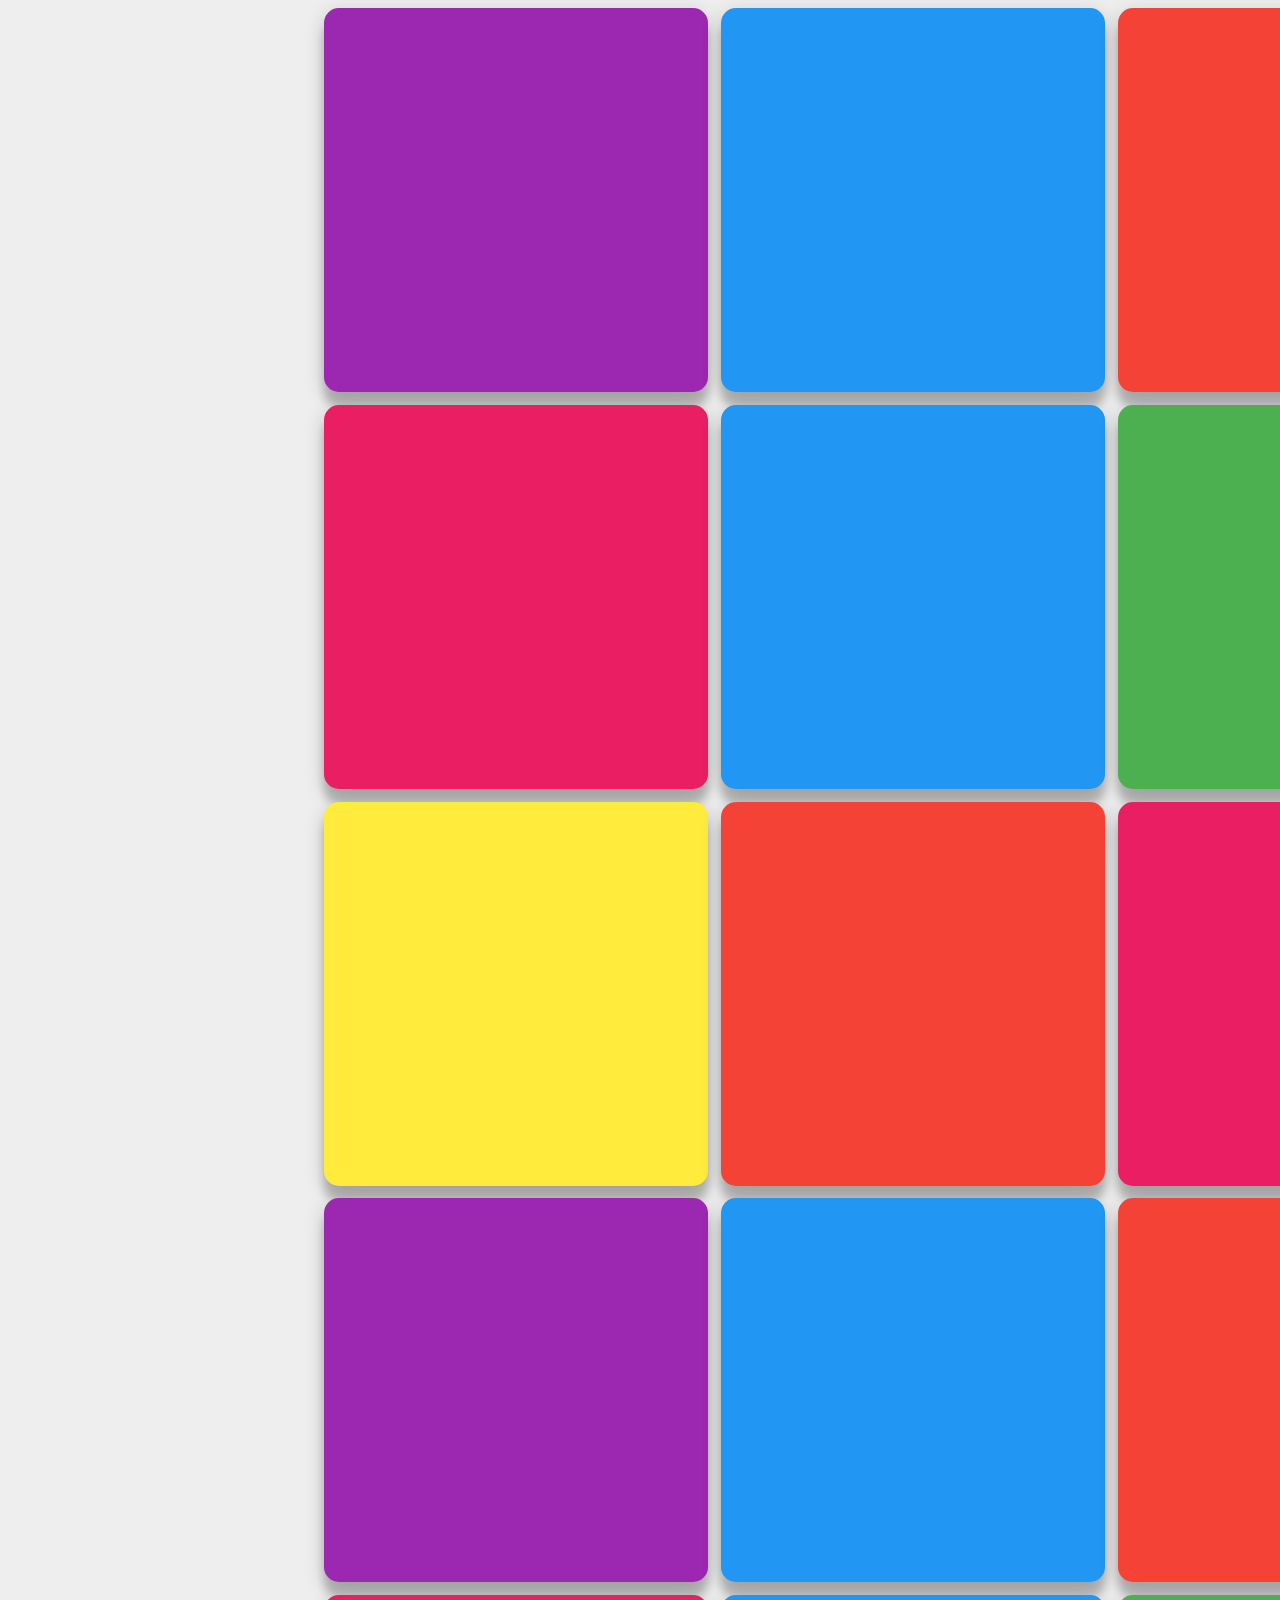
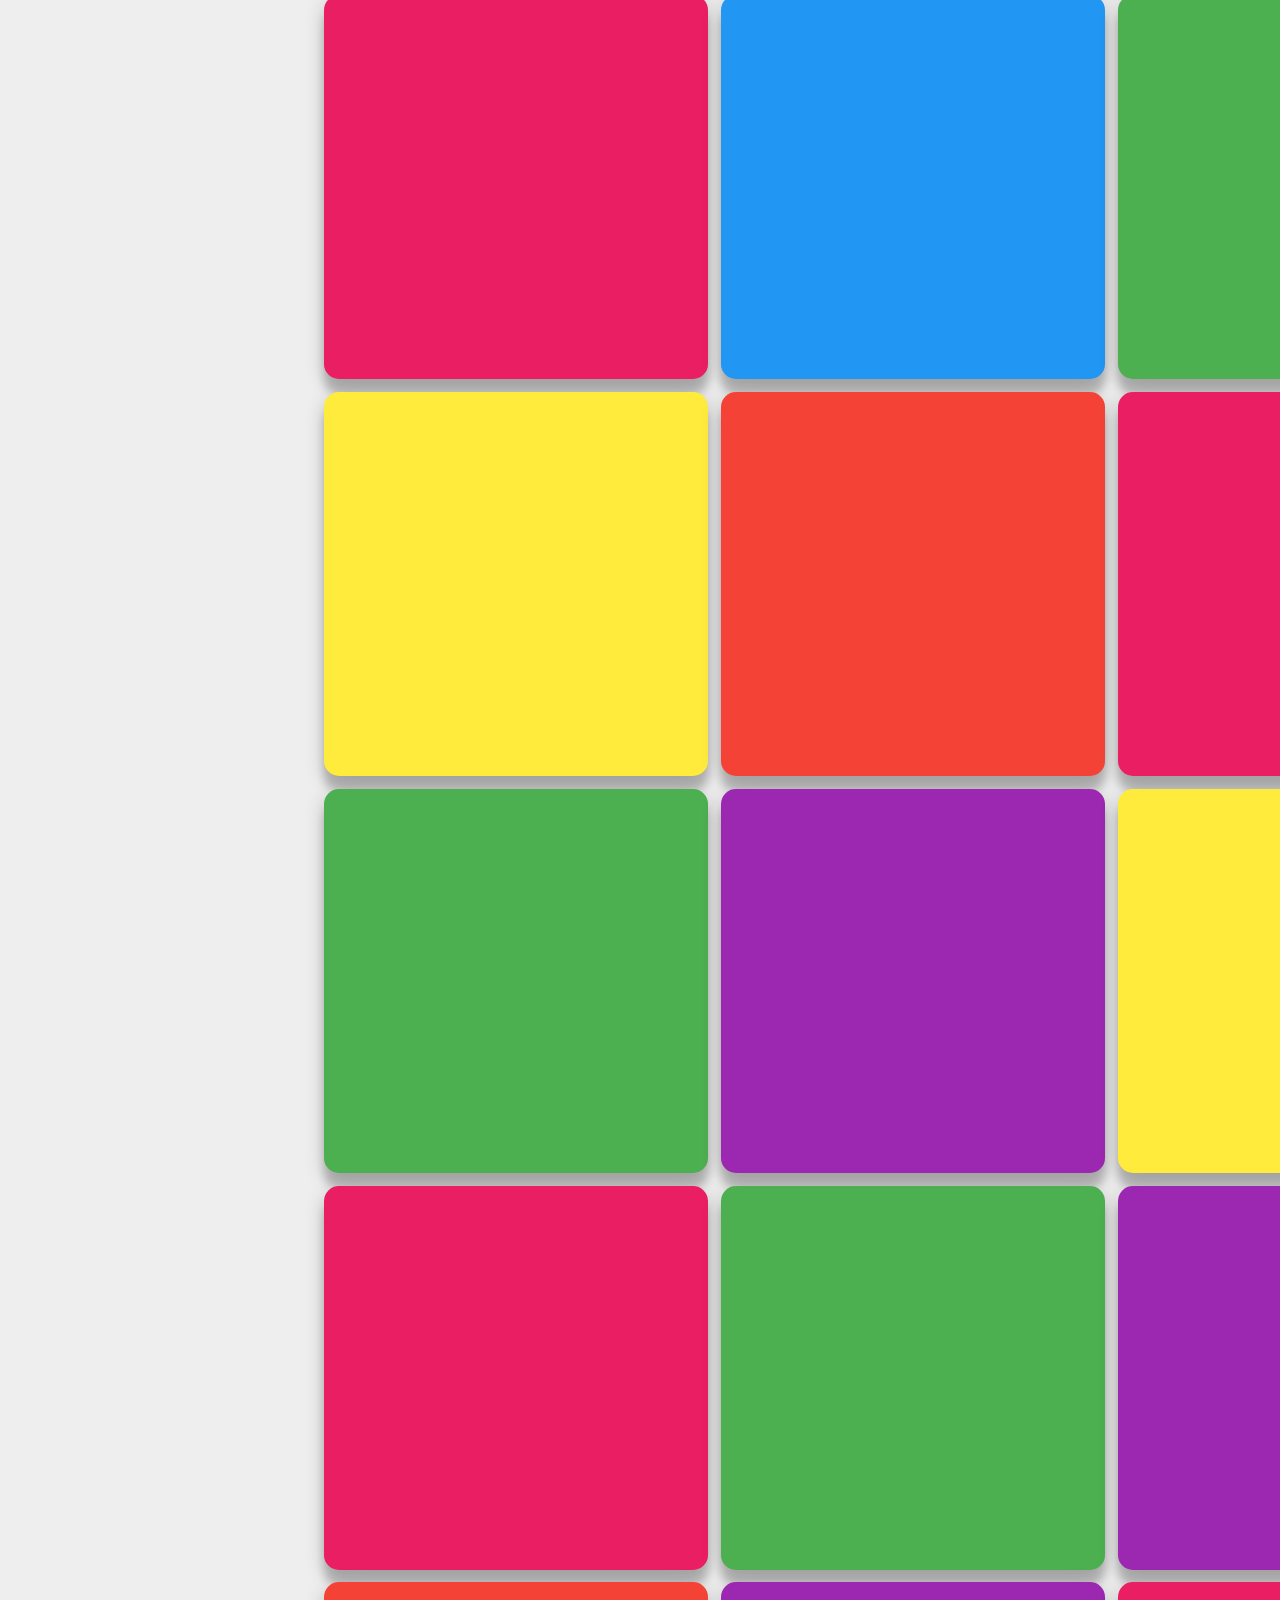
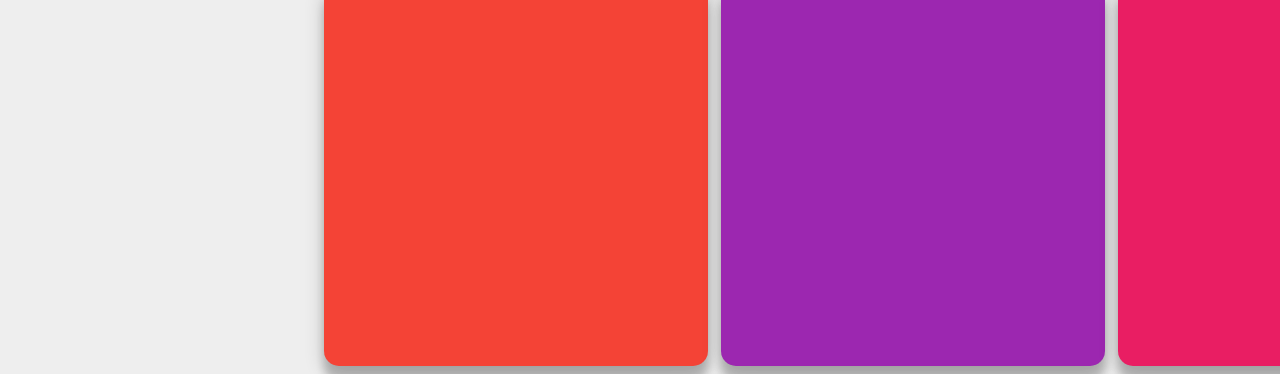
==== color_contador.html @ 55347c5f "Vista para el juego con contador" ====
<!DOCTYPE html>
<html lang="en">
<head>
   <meta charset="UTF-8">
   <meta http-equiv="X-UA-Compatible" content="IE=edge">
   <meta name="viewport" content="width=device-width, initial-scale=1.0">
   <title>Document</title>
   <link rel="stylesheet" href="./style.css">
</head>
<body>
   <div class="contenedor"></div>
   <script src="./jquery.min.js"></script>
   <script src="./main.js"></script>
   <script>
         generarColores();

         // Cambiar este intervalo dependiendo el tiempo que se requiera que cambie
         setInterval(generarColores, 5000);
   </script>
</body>
</html>
---- style.css ----
body{
   background-color: #eeeeee;
   display: flex;
   align-items: center;
   justify-content: center;
}

.contenedor{
   width: 50%;
   height: 50%;
   display: grid;
   column-gap: 0.8rem;
   row-gap: 0.8rem;
   grid-template-columns: repeat(3, 1fr);
   grid-template-rows: repeat(3, 1fr);
}
.contenedor > div{
   width: 24rem;
   height: 24rem;
   border-radius: 15px;
   box-shadow: 0 15px 8px 0 rgba(0, 0, 0, 0.2), 0 6px 20px 0 rgba(0, 0, 0, 0.19);
}
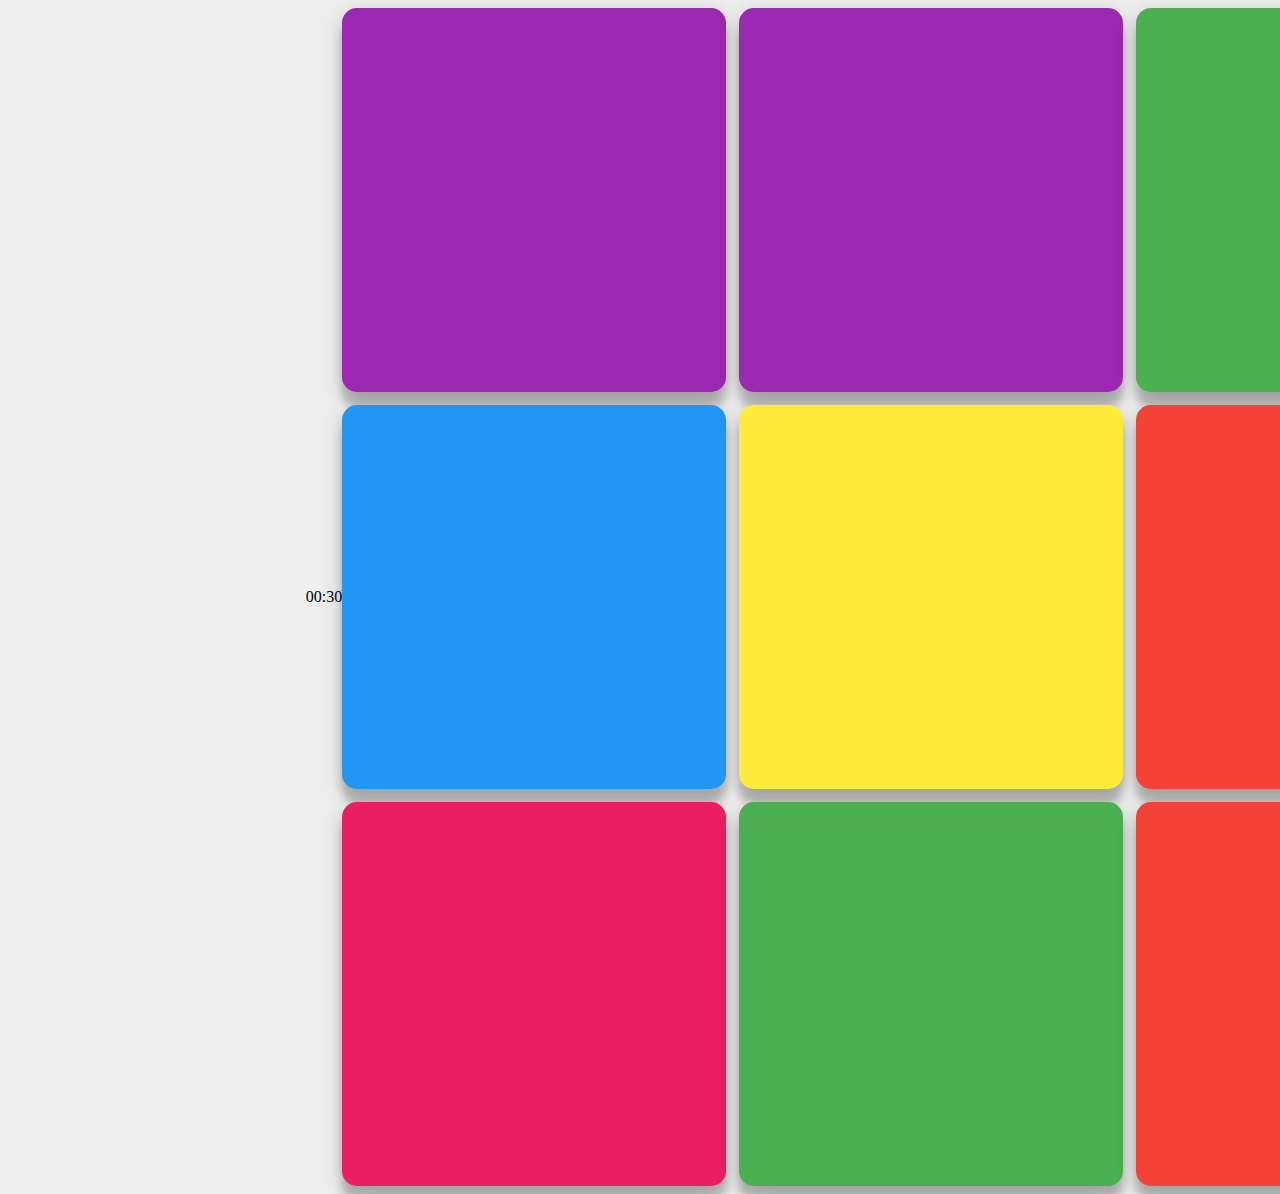
==== commit 7b7f8a3d: "Se programo para tener un contador y que se reinicie cada determiando tiempo" ====
--- a/color_contador.html
+++ b/color_contador.html
@@ -8,14 +8,27 @@
    <link rel="stylesheet" href="./style.css">
 </head>
 <body>
+   <div class="contador">
+      <p id="label-contador">00:30</p>
+   </div>
    <div class="contenedor"></div>
    <script src="./jquery.min.js"></script>
    <script src="./main.js"></script>
    <script>
          generarColores();
+         const maxSegundos = 30;
+         let segundos = maxSegundos;
+         // Cambiar este intervalo dependiendo el tiempo que se requiera que cambie
+         setInterval(function(){
+            let label = convertirAReloj(segundos);
+            $('#label-contador').text(label);
+            if(segundos == 0){
+               generarColores();
+               segundos = maxSegundos;
+            }
+            segundos--;
+         }, 1000);
 
-         // Cambiar este intervalo dependiendo el tiempo que se requiera que cambie
-         setInterval(generarColores, 5000);
    </script>
 </body>
 </html>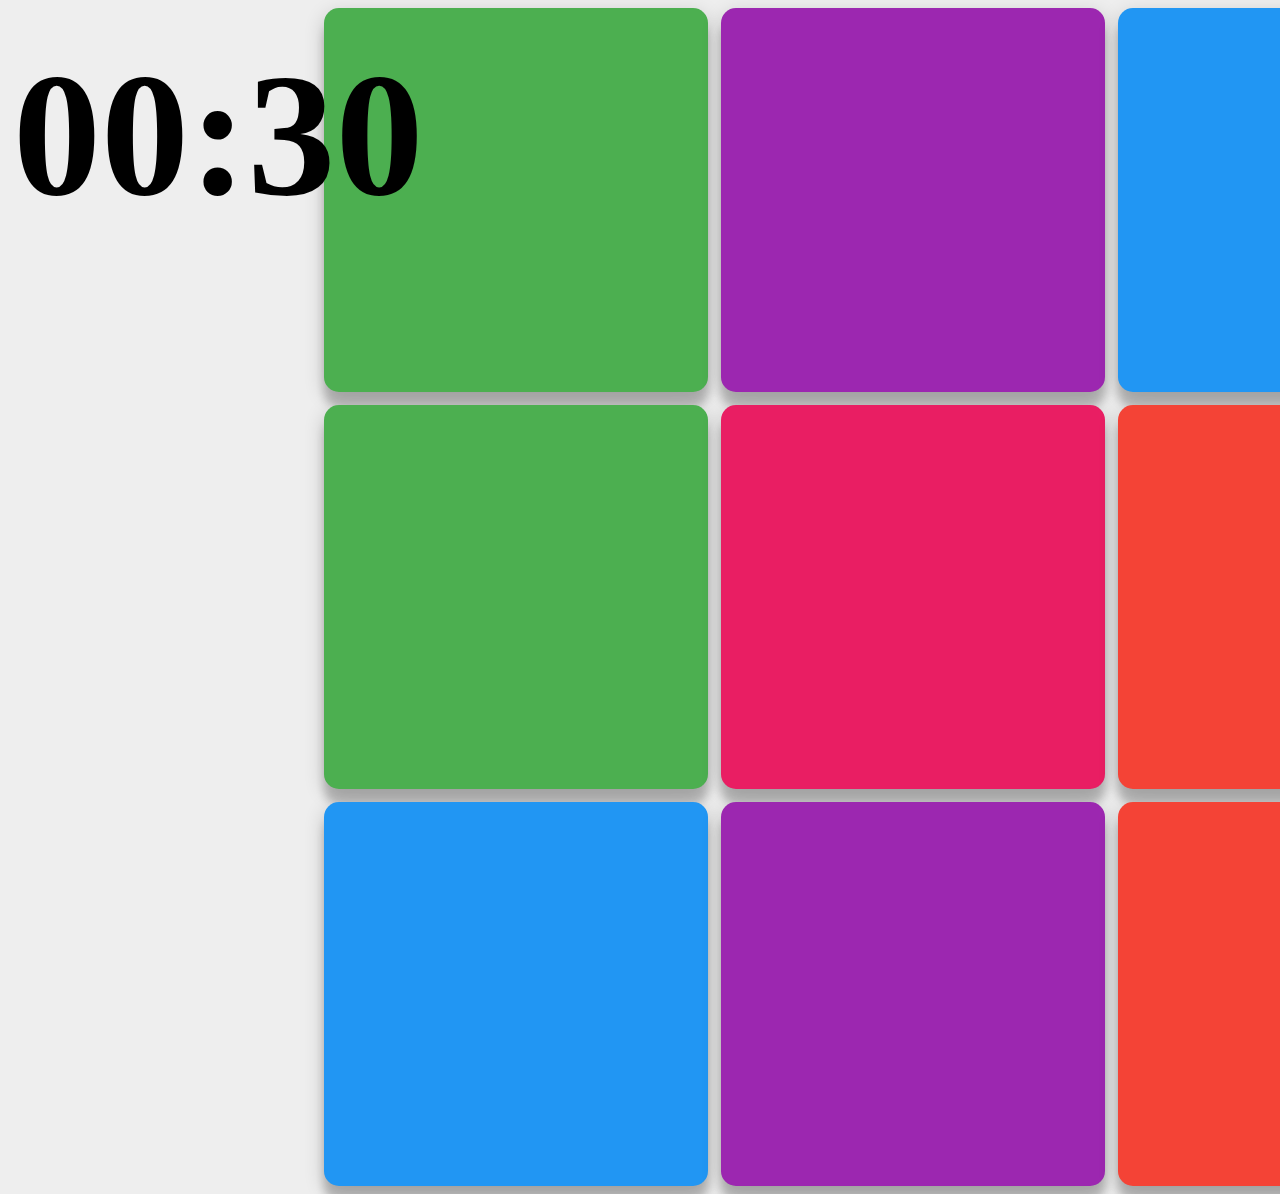
==== commit b5379651: "solo se cambio el idioma" ====
--- a/color_contador.html
+++ b/color_contador.html
@@ -1,5 +1,5 @@
 <!DOCTYPE html>
-<html lang="en">
+<html lang="es">
 <head>
    <meta charset="UTF-8">
    <meta http-equiv="X-UA-Compatible" content="IE=edge">
--- a/style.css
+++ b/style.css
@@ -3,6 +3,7 @@
    display: flex;
    align-items: center;
    justify-content: center;
+   position: relative;
 }
 
 .contenedor{
@@ -20,3 +21,13 @@
    border-radius: 15px;
    box-shadow: 0 15px 8px 0 rgba(0, 0, 0, 0.2), 0 6px 20px 0 rgba(0, 0, 0, 0.19);
 }
+
+.contador{
+   position: absolute;
+   top: -150px;
+   left: 5px;
+}
+.contador > p{
+   font-weight: bold;
+   font-size: 11rem;
+}
